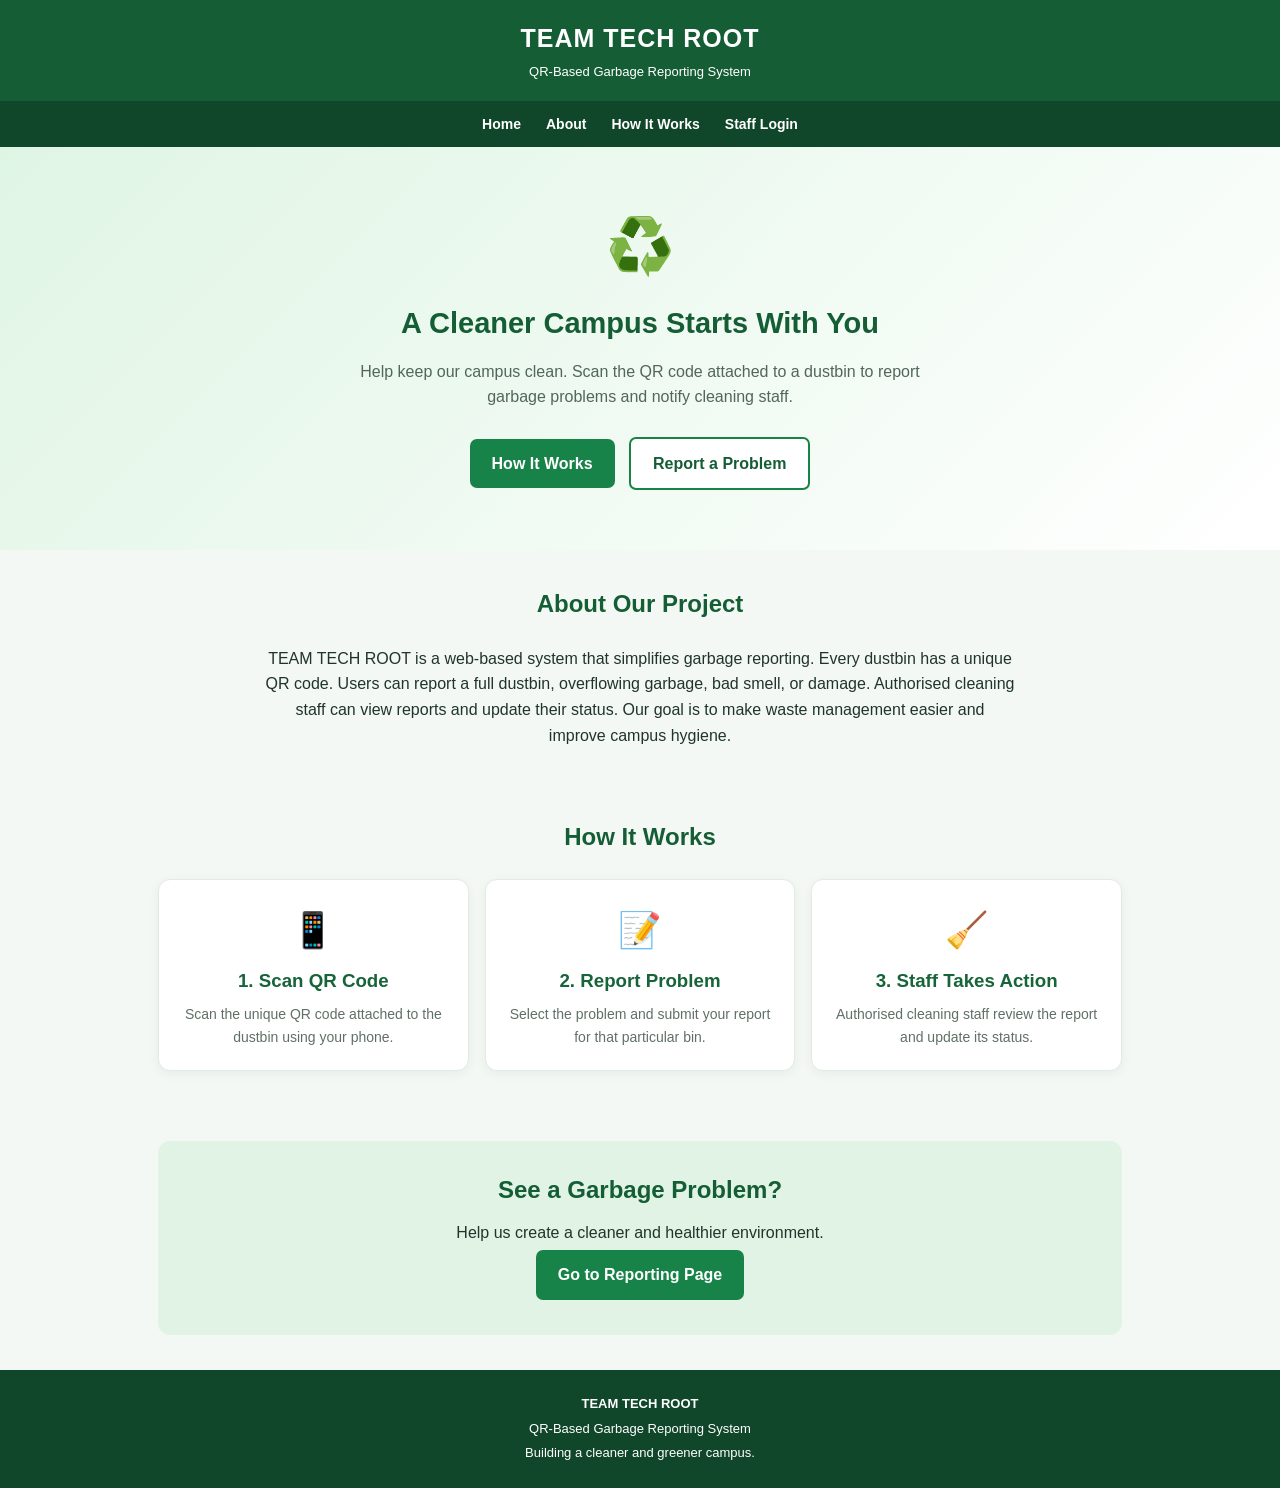
==== index.html @ 9c77c31e "index.html" ====
<!DOCTYPE html>
<html lang="en">
<head>
  <meta charset="UTF-8">
  <meta name="viewport" content="width=device-width, initial-scale=1.0">
  <title>TEAM TECH ROOT | Smart Garbage Reporting</title>

  <style>
    * {
      margin: 0;
      padding: 0;
      box-sizing: border-box;
      font-family: Arial, sans-serif;
    }

    body {
      background: #f4f8f4;
      color: #20352a;
      line-height: 1.6;
    }

    header {
      background: #155d35;
      color: white;
      padding: 18px 15px;
      text-align: center;
    }

    header h1 {
      font-size: 25px;
      letter-spacing: 1px;
    }

    header p {
      font-size: 13px;
      margin-top: 4px;
    }

    nav {
      background: #104629;
      display: flex;
      justify-content: center;
      gap: 25px;
      padding: 12px;
    }

    nav a {
      color: white;
      text-decoration: none;
      font-weight: bold;
      font-size: 14px;
    }

    nav a:hover {
      color: #b8f5c8;
    }

    .hero {
      text-align: center;
      padding: 55px 20px;
      background: linear-gradient(135deg, #dff5e4, #ffffff);
    }

    .hero .icon {
      font-size: 55px;
      margin-bottom: 10px;
    }

    .hero h2 {
      font-size: 29px;
      color: #155d35;
      margin-bottom: 12px;
    }

    .hero p {
      max-width: 600px;
      margin: 0 auto 22px;
      color: #52665a;
    }

    .btn {
      display: inline-block;
      padding: 12px 22px;
      background: #188348;
      color: white;
      text-decoration: none;
      border-radius: 7px;
      font-weight: bold;
      margin: 5px;
    }

    .btn:hover {
      background: #105c32;
    }

    .btn.secondary {
      background: white;
      color: #155d35;
      border: 2px solid #188348;
    }

    section {
      padding: 35px 18px;
      max-width: 1000px;
      margin: auto;
    }

    section h2 {
      text-align: center;
      color: #155d35;
      margin-bottom: 22px;
    }

    .about {
      text-align: center;
      max-width: 750px;
      margin: auto;
    }

    .cards {
      display: grid;
      grid-template-columns: repeat(auto-fit, minmax(210px, 1fr));
      gap: 16px;
    }

    .card {
      background: white;
      padding: 22px 16px;
      border-radius: 12px;
      text-align: center;
      box-shadow: 0 3px 12px #0000000d;
      border: 1px solid #e0ebe2;
    }

    .card .icon {
      font-size: 35px;
      margin-bottom: 8px;
    }

    .card h3 {
      color: #17643a;
      margin-bottom: 8px;
    }

    .card p {
      color: #607066;
      font-size: 14px;
    }

    .report-box {
      background: #e0f3e5;
      text-align: center;
      border-radius: 12px;
      padding: 30px 18px;
    }

    .report-box h2 {
      margin-bottom: 10px;
    }

    footer {
      background: #104629;
      color: white;
      text-align: center;
      padding: 20px 12px;
      font-size: 13px;
    }

    footer p {
      margin: 4px 0;
    }

    @media (max-width: 480px) {
      .hero h2 {
        font-size: 25px;
      }

      nav {
        gap: 18px;
      }

      .hero {
        padding: 40px 15px;
      }
    }
  </style>
</head>

<body>

  <header id="home">
    <h1>TEAM TECH ROOT</h1>
    <p>QR-Based Garbage Reporting System</p>
  </header>

  <nav>
    <a href="#home">Home</a>
    <a href="#about">About</a>
    <a href="#how">How It Works</a>
    <a href="login.html">Staff Login</a>
  </nav>

  <div class="hero">
    <div class="icon">♻️</div>
    <h2>A Cleaner Campus Starts With You</h2>
    <p>
      Help keep our campus clean. Scan the QR code attached to a
      dustbin to report garbage problems and notify cleaning staff.
    </p>

    <a href="#how" class="btn">How It Works</a>
    <a href="report.html" class="btn secondary">Report a Problem</a>
  </div>

  <section id="about">
    <h2>About Our Project</h2>
    <div class="about">
      <p>
        TEAM TECH ROOT is a web-based system that simplifies garbage
        reporting. Every dustbin has a unique QR code. Users can report
        a full dustbin, overflowing garbage, bad smell, or damage.
        Authorised cleaning staff can view reports and update their status.
        Our goal is to make waste management easier and improve campus hygiene.
      </p>
    </div>
  </section>

  <section id="how">
    <h2>How It Works</h2>

    <div class="cards">
      <div class="card">
        <div class="icon">📱</div>
        <h3>1. Scan QR Code</h3>
        <p>Scan the unique QR code attached to the dustbin using your phone.</p>
      </div>

      <div class="card">
        <div class="icon">📝</div>
        <h3>2. Report Problem</h3>
        <p>Select the problem and submit your report for that particular bin.</p>
      </div>

      <div class="card">
        <div class="icon">🧹</div>
        <h3>3. Staff Takes Action</h3>
        <p>Authorised cleaning staff review the report and update its status.</p>
      </div>
    </div>
  </section>

  <section>
    <div class="report-box">
      <h2>See a Garbage Problem?</h2>
      <p>Help us create a cleaner and healthier environment.</p>
      <a href="report.html" class="btn">Go to Reporting Page</a>
    </div>
  </section>

  <footer>
    <p><strong>TEAM TECH ROOT</strong></p>
    <p>QR-Based Garbage Reporting System</p>
    <p>Building a cleaner and greener campus.</p>
  </footer>

</body>
</html>
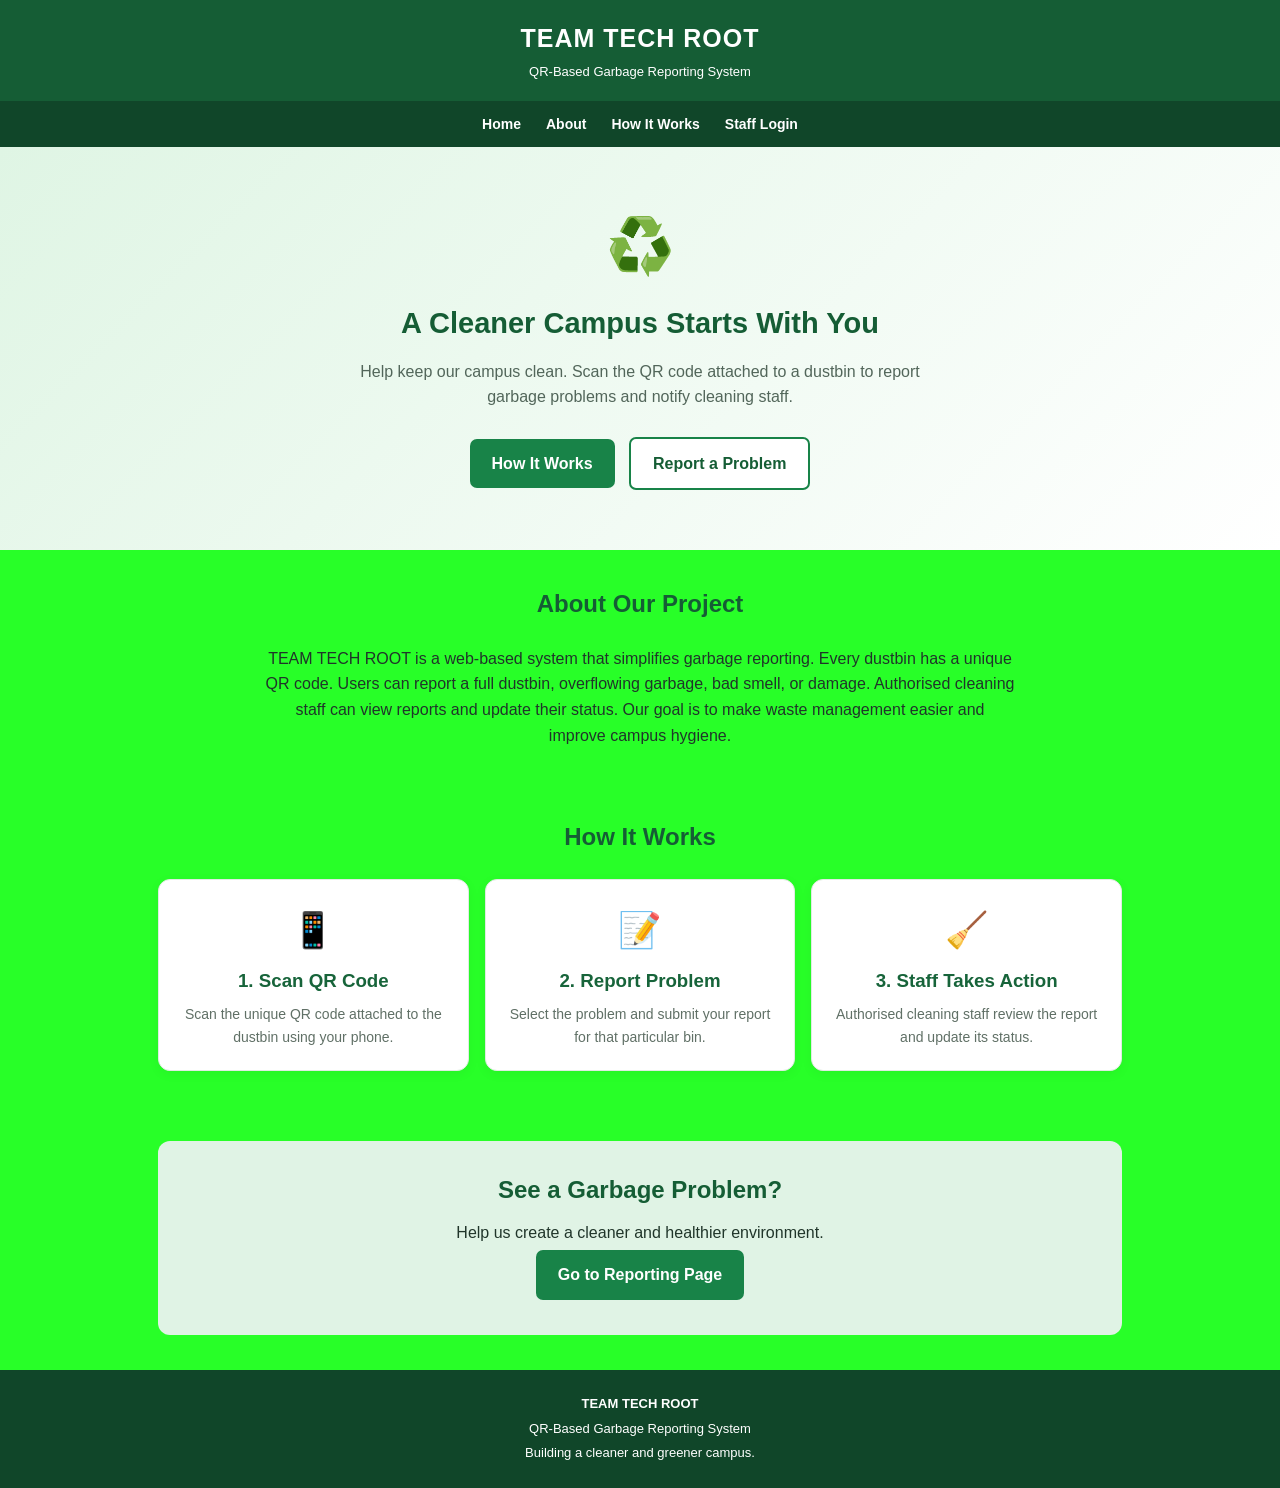
==== commit 2970797b: "Changed body color" ====
--- a/index.html
+++ b/index.html
@@ -14,8 +14,9 @@
       font-family: Arial, sans-serif;
     }
 
+    /* f4f8f4 */
     body {
-      background: #f4f8f4;
+      background: #28ff28;
       color: #20352a;
       line-height: 1.6;
     }
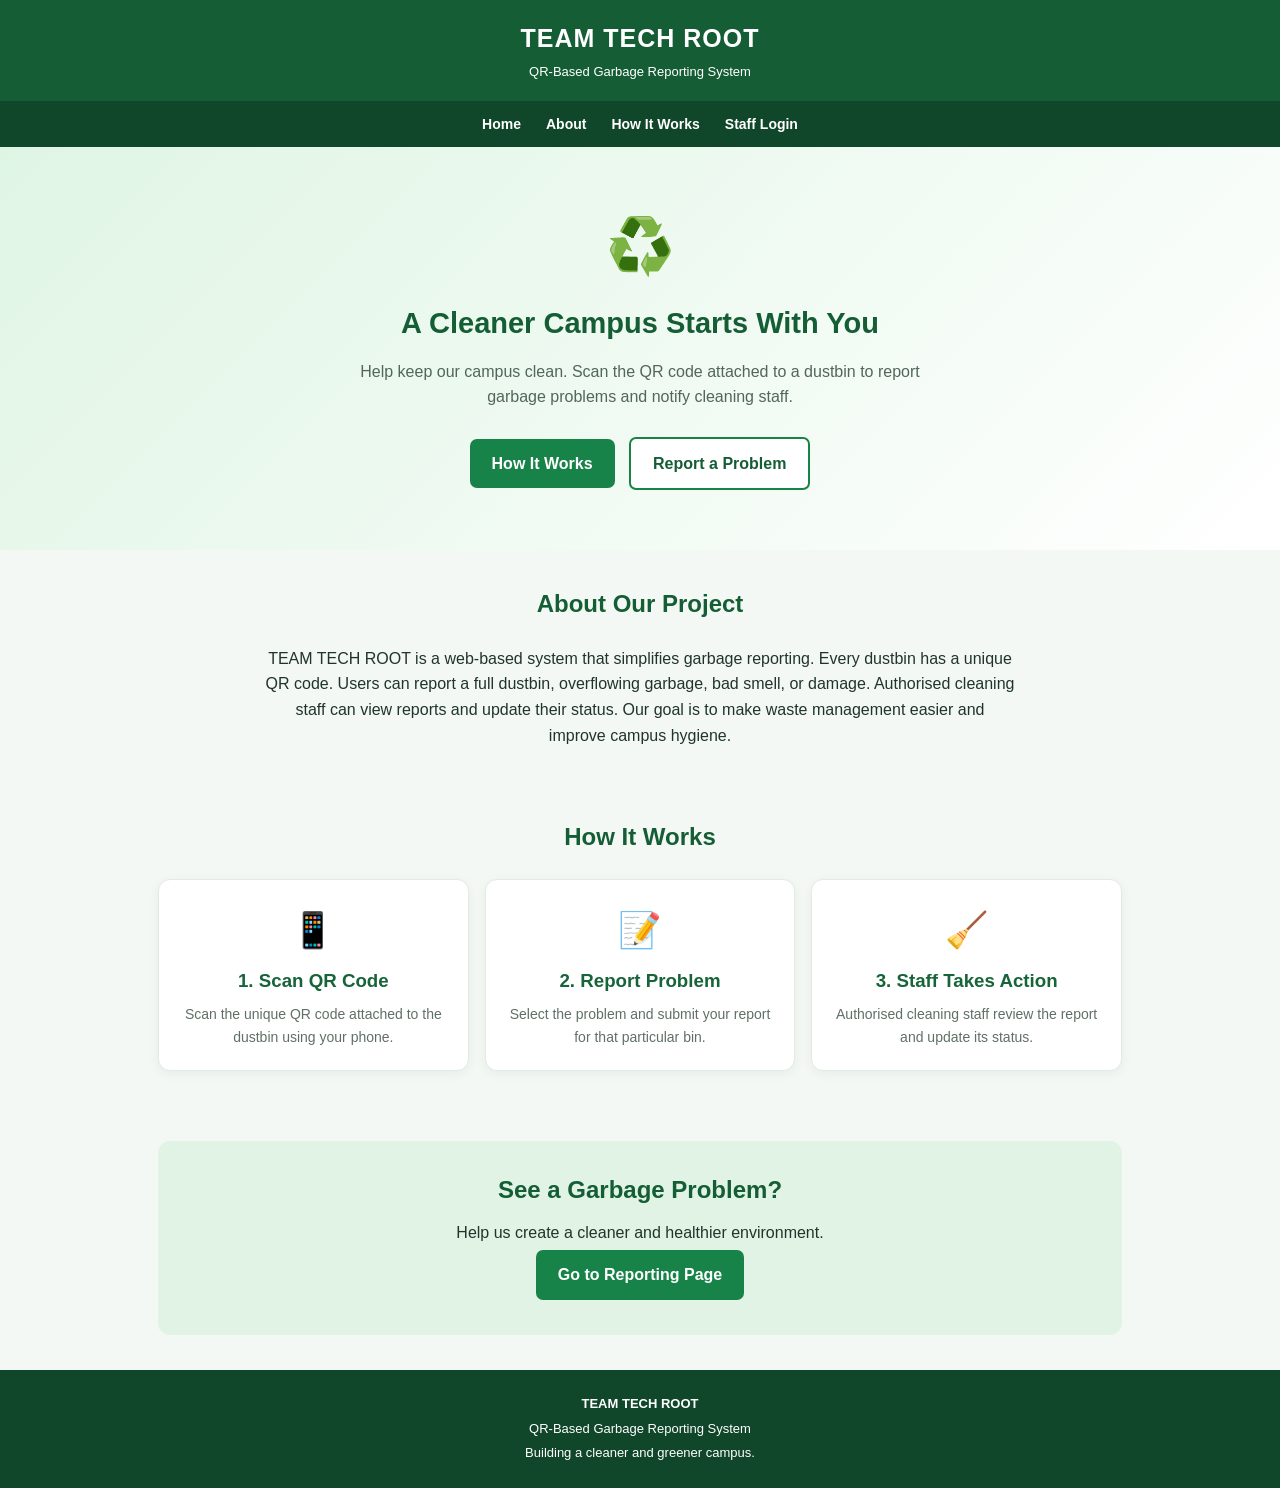
==== commit 998b3f51: "Changed body color" ====
--- a/index.html
+++ b/index.html
@@ -14,9 +14,9 @@
       font-family: Arial, sans-serif;
     }
 
-    /* f4f8f4 */
+    
     body {
-      background: #28ff28;
+      background: #f4f8f4;
       color: #20352a;
       line-height: 1.6;
     }
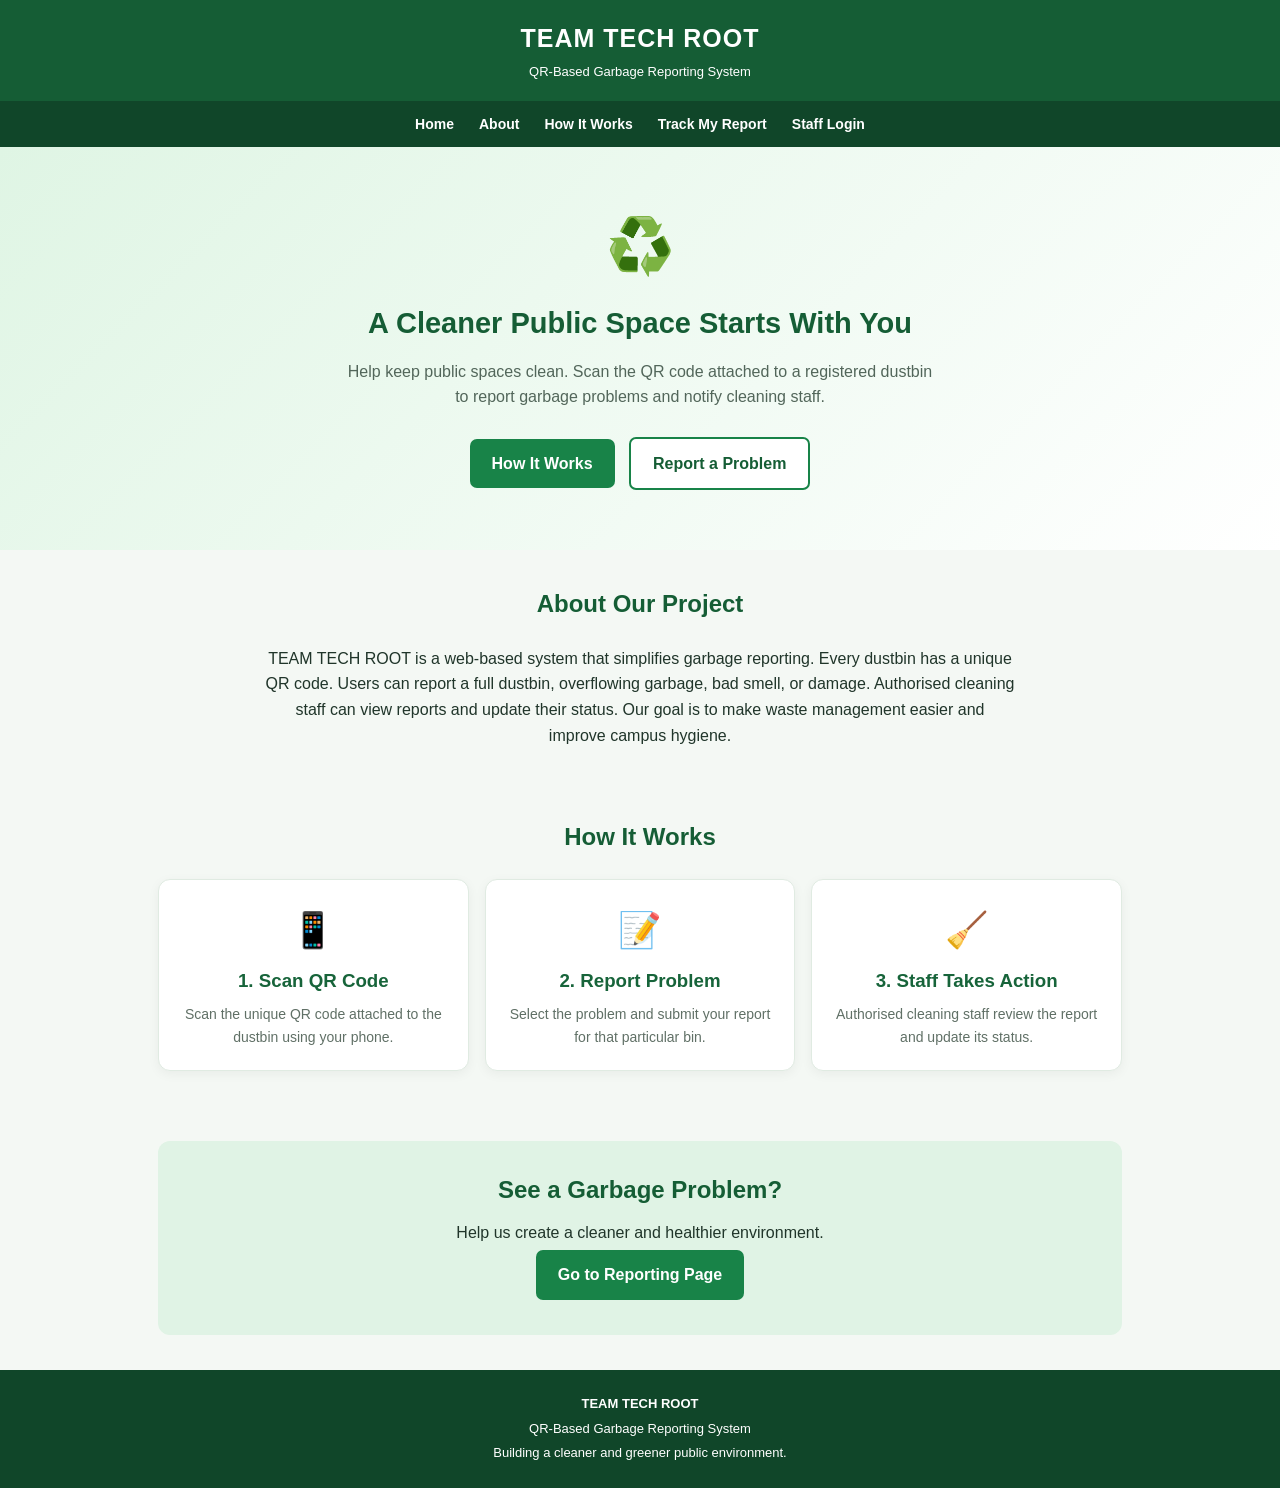
==== commit 591f2d41: "Complete QR-CLEAN project" ====
--- a/index.html
+++ b/index.html
@@ -195,20 +195,20 @@
     <p>QR-Based Garbage Reporting System</p>
   </header>
 
-  <nav>
-    <a href="#home">Home</a>
-    <a href="#about">About</a>
-    <a href="#how">How It Works</a>
-    <a href="login.html">Staff Login</a>
-  </nav>
-
+ <nav>
+  <a href="#home">Home</a>
+  <a href="#about">About</a>
+  <a href="#how">How It Works</a>
+  <a href="track.html">Track My Report</a>
+  <a href="login.html">Staff Login</a>
+</nav>
   <div class="hero">
     <div class="icon">♻️</div>
-    <h2>A Cleaner Campus Starts With You</h2>
-    <p>
-      Help keep our campus clean. Scan the QR code attached to a
-      dustbin to report garbage problems and notify cleaning staff.
-    </p>
+   <h2>A Cleaner Public Space Starts With You</h2>
+   <p>
+  Help keep public spaces clean. Scan the QR code attached to a
+  registered dustbin to report garbage problems and notify cleaning staff.
+</p>
 
     <a href="#how" class="btn">How It Works</a>
     <a href="report.html" class="btn secondary">Report a Problem</a>
@@ -262,7 +262,7 @@
   <footer>
     <p><strong>TEAM TECH ROOT</strong></p>
     <p>QR-Based Garbage Reporting System</p>
-    <p>Building a cleaner and greener campus.</p>
+    <p>Building a cleaner and greener public environment.</p>
   </footer>
 
 </body>
